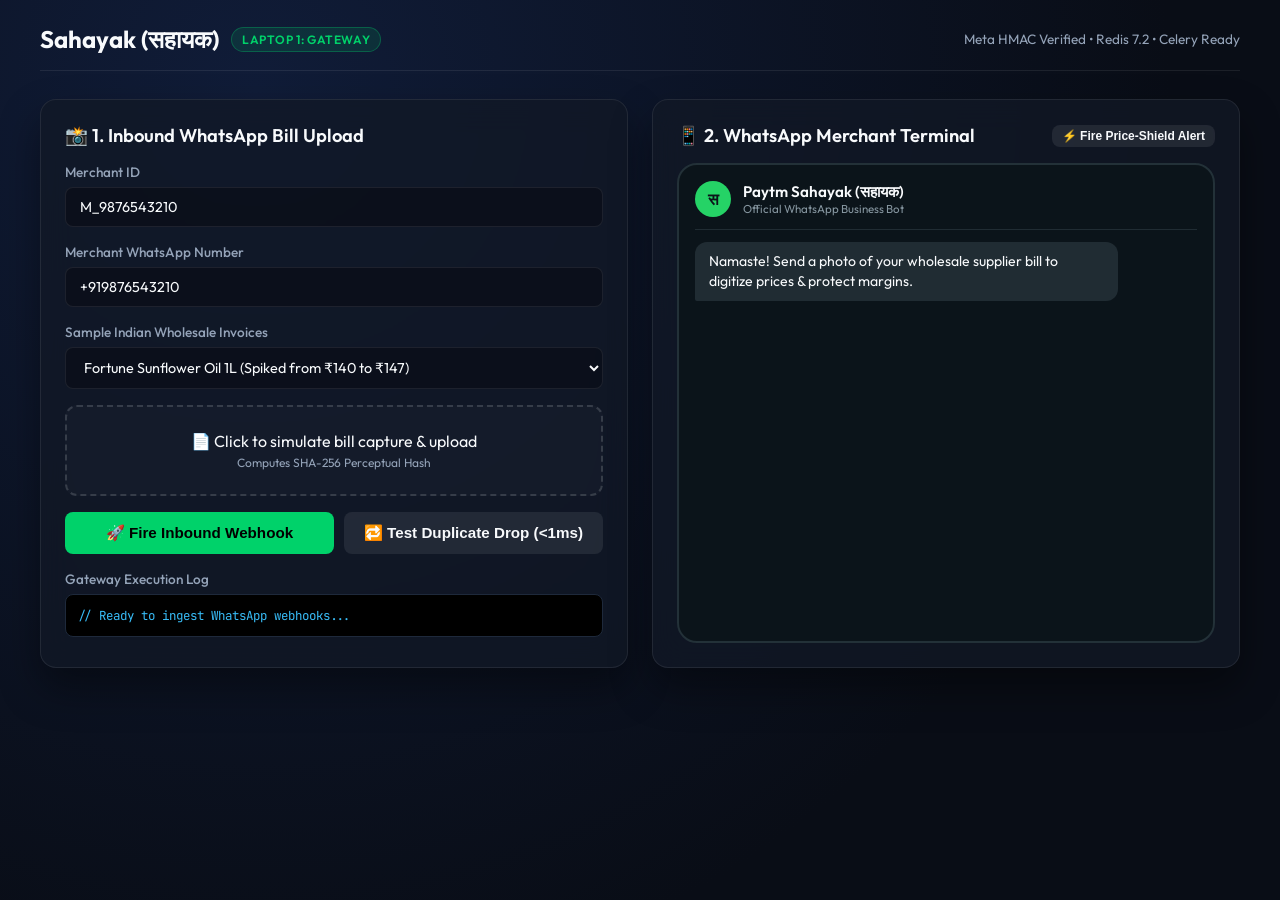
==== simulator/index.html @ 8bc49f43 "feat(gateway): implement whatsapp webhook ingestion, hmac verification, redis deduplication and pric" ====
<!DOCTYPE html>
<html lang="en">
<head>
  <meta charset="UTF-8">
  <meta name="viewport" content="width=device-width, initial-scale=1.0">
  <title>Sahayak (सहायक) — WhatsApp Gateway & Price-Shield Simulator</title>
  <link rel="preconnect" href="https://fonts.googleapis.com">
  <link rel="preconnect" href="https://fonts.gstatic.com" crossorigin>
  <link href="https://fonts.googleapis.com/css2?family=Outfit:wght@300;400;500;600;700&family=JetBrains+Mono:wght@400;500&display=swap" rel="stylesheet">
  <style>
    :root {
      --bg: #090d16;
      --card-bg: rgba(18, 24, 38, 0.75);
      --card-border: rgba(255, 255, 255, 0.08);
      --primary: #00d26a;
      --primary-glow: rgba(0, 210, 106, 0.25);
      --accent: #38bdf8;
      --warning: #f59e0b;
      --danger: #ef4444;
      --text: #f8fafc;
      --text-muted: #94a3b8;
    }

    * { box-sizing: border-box; margin: 0; padding: 0; }

    body {
      background: radial-gradient(circle at 20% 10%, #101c38 0%, var(--bg) 70%);
      color: var(--text);
      font-family: 'Outfit', -apple-system, sans-serif;
      min-height: 100vh;
      display: flex;
      flex-direction: column;
      padding: 24px;
    }

    header {
      display: flex;
      align-items: center;
      justify-content: space-between;
      max-width: 1200px;
      margin: 0 auto 28px auto;
      width: 100%;
      border-bottom: 1px solid var(--card-border);
      padding-bottom: 16px;
    }

    .brand {
      display: flex;
      align-items: center;
      gap: 12px;
    }

    .badge {
      background: rgba(0, 210, 106, 0.12);
      color: var(--primary);
      border: 1px solid rgba(0, 210, 106, 0.3);
      padding: 4px 10px;
      border-radius: 999px;
      font-size: 0.75rem;
      font-weight: 600;
      text-transform: uppercase;
      letter-spacing: 0.05em;
    }

    .grid {
      display: grid;
      grid-template-columns: 1fr 1fr;
      gap: 24px;
      max-width: 1200px;
      margin: 0 auto;
      width: 100%;
    }

    @media (max-width: 900px) {
      .grid { grid-template-columns: 1fr; }
    }

    .card {
      background: var(--card-bg);
      backdrop-filter: blur(16px);
      border: 1px solid var(--card-border);
      border-radius: 16px;
      padding: 24px;
      box-shadow: 0 20px 40px rgba(0, 0, 0, 0.4);
      display: flex;
      flex-direction: column;
      gap: 16px;
    }

    .card-title {
      font-size: 1.15rem;
      font-weight: 600;
      display: flex;
      align-items: center;
      justify-content: space-between;
    }

    .form-group {
      display: flex;
      flex-direction: column;
      gap: 6px;
    }

    label {
      font-size: 0.85rem;
      font-weight: 500;
      color: var(--text-muted);
    }

    input, select, textarea {
      background: rgba(10, 14, 23, 0.7);
      border: 1px solid var(--card-border);
      color: var(--text);
      font-family: inherit;
      font-size: 0.9rem;
      padding: 10px 14px;
      border-radius: 8px;
      transition: all 0.2s ease;
    }

    input:focus, select:focus, textarea:focus {
      outline: none;
      border-color: var(--primary);
      box-shadow: 0 0 0 3px var(--primary-glow);
    }

    .drop-zone {
      border: 2px dashed rgba(255, 255, 255, 0.15);
      border-radius: 12px;
      padding: 24px;
      text-align: center;
      cursor: pointer;
      transition: all 0.2s;
      background: rgba(255, 255, 255, 0.02);
    }

    .drop-zone:hover {
      border-color: var(--primary);
      background: rgba(0, 210, 106, 0.04);
    }

    .btn {
      background: var(--primary);
      color: #000;
      border: none;
      padding: 12px 20px;
      font-size: 0.95rem;
      font-weight: 600;
      border-radius: 8px;
      cursor: pointer;
      display: flex;
      align-items: center;
      justify-content: center;
      gap: 8px;
      transition: all 0.2s;
    }

    .btn:hover {
      transform: translateY(-1px);
      box-shadow: 0 8px 20px var(--primary-glow);
    }

    .btn-secondary {
      background: rgba(255, 255, 255, 0.08);
      color: var(--text);
    }

    .btn-secondary:hover {
      background: rgba(255, 255, 255, 0.14);
      box-shadow: none;
    }

    .phone-mockup {
      background: #0b141a;
      border: 2px solid #233138;
      border-radius: 20px;
      padding: 16px;
      height: 480px;
      display: flex;
      flex-direction: column;
      position: relative;
    }

    .phone-header {
      display: flex;
      align-items: center;
      gap: 12px;
      border-bottom: 1px solid #202c33;
      padding-bottom: 12px;
      margin-bottom: 12px;
    }

    .avatar {
      width: 36px;
      height: 36px;
      border-radius: 50%;
      background: #25d366;
      display: flex;
      align-items: center;
      justify-content: center;
      font-weight: bold;
      color: #0b141a;
    }

    .chat-messages {
      flex: 1;
      overflow-y: auto;
      display: flex;
      flex-direction: column;
      gap: 12px;
      padding-right: 4px;
    }

    .bubble {
      padding: 10px 14px;
      border-radius: 12px;
      max-width: 85%;
      font-size: 0.88rem;
      line-height: 1.4;
      animation: fadeIn 0.3s ease;
    }

    .bubble.inbound {
      background: #202c33;
      align-self: flex-start;
      border-bottom-left-radius: 2px;
    }

    .bubble.outbound {
      background: #005c4b;
      align-self: flex-end;
      border-bottom-right-radius: 2px;
    }

    .console-box {
      background: #000;
      border: 1px solid #1e293b;
      border-radius: 8px;
      padding: 12px;
      font-family: 'JetBrains Mono', monospace;
      font-size: 0.78rem;
      color: #38bdf8;
      max-height: 160px;
      overflow-y: auto;
      white-space: pre-wrap;
    }

    @keyframes fadeIn {
      from { opacity: 0; transform: translateY(6px); }
      to { opacity: 1; transform: translateY(0); }
    }
  </style>
</head>
<body>

  <header>
    <div class="brand">
      <h2>Sahayak (सहायक)</h2>
      <span class="badge">Laptop 1: Gateway</span>
    </div>
    <div style="font-size: 0.85rem; color: var(--text-muted);">
      Meta HMAC Verified &bull; Redis 7.2 &bull; Celery Ready
    </div>
  </header>

  <main class="grid">
    <!-- Left Column: Inbound Webhook Simulator -->
    <div class="card">
      <div class="card-title">
        <span>📸 1. Inbound WhatsApp Bill Upload</span>
        <span id="dedup-badge" class="badge" style="display:none;"></span>
      </div>

      <div class="form-group">
        <label>Merchant ID</label>
        <input type="text" id="merchantId" value="M_9876543210">
      </div>

      <div class="form-group">
        <label>Merchant WhatsApp Number</label>
        <input type="text" id="senderPhone" value="+919876543210">
      </div>

      <div class="form-group">
        <label>Sample Indian Wholesale Invoices</label>
        <select id="billTemplate">
          <option value="fortune_oil">Fortune Sunflower Oil 1L (Spiked from ₹140 to ₹147)</option>
          <option value="aashirvaad_atta">Aashirvaad Shudh Chakki Atta 10kg (Stable ₹360)</option>
          <option value="surf_excel">Surf Excel Easy Wash 1kg (Spiked from ₹115 to ₹128)</option>
        </select>
      </div>

      <div class="drop-zone" onclick="triggerUpload()">
        <p>📄 Click to simulate bill capture & upload</p>
        <p style="font-size: 0.75rem; color: var(--text-muted); margin-top: 4px;">Computes SHA-256 Perceptual Hash</p>
      </div>

      <div style="display: flex; gap: 10px;">
        <button class="btn" style="flex:1;" onclick="sendWebhook()">
          🚀 Fire Inbound Webhook
        </button>
        <button class="btn btn-secondary" onclick="simulateDuplicate()">
          🔁 Test Duplicate Drop (&lt;1ms)
        </button>
      </div>

      <div class="form-group">
        <label>Gateway Execution Log</label>
        <div class="console-box" id="consoleLog">// Ready to ingest WhatsApp webhooks...</div>
      </div>
    </div>

    <!-- Right Column: WhatsApp Mobile Chat Simulator -->
    <div class="card">
      <div class="card-title">
        <span>📱 2. WhatsApp Merchant Terminal</span>
        <button class="btn btn-secondary" style="padding: 4px 10px; font-size: 0.75rem;" onclick="testPriceShieldAlert()">
          ⚡ Fire Price-Shield Alert
        </button>
      </div>

      <div class="phone-mockup">
        <div class="phone-header">
          <div class="avatar">स</div>
          <div>
            <div style="font-weight: 600; font-size: 0.95rem;">Paytm Sahayak (सहायक)</div>
            <div style="font-size: 0.72rem; color: #8696a0;">Official WhatsApp Business Bot</div>
          </div>
        </div>

        <div class="chat-messages" id="chat">
          <div class="bubble inbound">
            Namaste! Send a photo of your wholesale supplier bill to digitize prices & protect margins.
          </div>
        </div>
      </div>
    </div>
  </main>

  <script>
    let lastSentHash = null;

    function log(msg) {
      const box = document.getElementById('consoleLog');
      const time = new Date().toLocaleTimeString();
      box.textContent += `\n[${time}] ${msg}`;
      box.scrollTop = box.scrollHeight;
    }

    function addMessage(text, type = 'inbound') {
      const chat = document.getElementById('chat');
      const bubble = document.createElement('div');
      bubble.className = `bubble ${type}`;
      bubble.innerText = text;
      chat.appendChild(bubble);
      chat.scrollTop = chat.scrollHeight;
    }

    function triggerUpload() {
      const template = document.getElementById('billTemplate').value;
      log(`Selected template: ${template}`);
    }

    async function sendWebhook(forcedHash = null) {
      const merchantId = document.getElementById('merchantId').value;
      const senderPhone = document.getElementById('senderPhone').value;
      const template = document.getElementById('billTemplate').value;
      
      const mediaHash = forcedHash || `hash_${template}_${Math.floor(Math.random() * 100000)}`;
      lastSentHash = mediaHash;

      const payload = {
        merchant_id: merchantId,
        sender_phone: senderPhone,
        whatsapp_message_id: "wam_" + Date.now(),
        media: {
          media_id: "med_" + template,
          mime_type: "image/jpeg",
          sha256: mediaHash,
          file_size: 245000
        },
        timestamp: Math.floor(Date.now() / 1000)
      };

      addMessage(`📷 [Uploaded Bill Photo: ${template}]`, 'outbound');
      log(`POST /webhook/whatsapp (SHA-256: ${mediaHash.substring(0, 16)}...)`);

      try {
        const resp = await fetch('/webhook/whatsapp', {
          method: 'POST',
          headers: { 'Content-Type': 'application/json' },
          body: JSON.stringify(payload)
        });
        const data = await resp.json();

        if (data.status === 'DUPLICATE_DROPPED') {
          log(`⚠️ DUPLICATE DROPPED in ${data.latency_ms}ms! (Key: ${data.cache_key})`);
          addMessage(`⚠️ Note: You already sent this bill. Duplicate ignored.`, 'inbound');
        } else if (data.status === 'QUEUED') {
          log(`✅ QUEUED in ${data.latency_ms}ms -> Task: ${data.task}`);
          addMessage(`Bill received! Deciphering FMCG rates via Gemini 1.5 Flash...`, 'inbound');
        }
      } catch (err) {
        log(`Error: ${err.message}`);
      }
    }

    async function simulateDuplicate() {
      if (!lastSentHash) {
        await sendWebhook();
      }
      log(`Simulating immediate duplicate upload with SHA-256: ${lastSentHash}...`);
      await sendWebhook(lastSentHash);
    }

    async function testPriceShieldAlert() {
      const alertPayload = {
        merchant_id: document.getElementById('merchantId').value,
        merchant_phone: document.getElementById('senderPhone').value,
        item_name: "Fortune Sunflower Oil 1L",
        old_wholesale_rate: 140.0,
        new_wholesale_rate: 147.0,
        percentage_hike: 5.0,
        previous_mrp: 155.0,
        suggested_new_mrp: 165.0,
        estimated_loss_if_unchanged: 420.0
      };

      log(`POST /api/alerts/price-shield for ${alertPayload.item_name}...`);

      try {
        const resp = await fetch('/api/alerts/price-shield', {
          method: 'POST',
          headers: { 'Content-Type': 'application/json' },
          body: JSON.stringify(alertPayload)
        });
        const data = await resp.json();
        log(`Alert dispatched: ${data.dispatch_result.status}`);

        const alertText = 
`⚠️ *Sahayak Price-Shield Alert* ⚠️
Wholesale cost for *${alertPayload.item_name}* rose from ₹${alertPayload.old_wholesale_rate} to ₹${alertPayload.new_wholesale_rate} (+${alertPayload.percentage_hike}%).

📉 Projected Profit Loss: ₹${alertPayload.estimated_loss_if_unchanged}/mo
🏷️ Previous MRP: ₹${alertPayload.previous_mrp}
🛡️ *Suggested Shelf MRP:* ₹${alertPayload.suggested_new_mrp} (Protects 10-12% gross margin)`;

        addMessage(alertText, 'inbound');
      } catch (err) {
        log(`Error sending alert: ${err.message}`);
      }
    }
  </script>
</body>
</html>
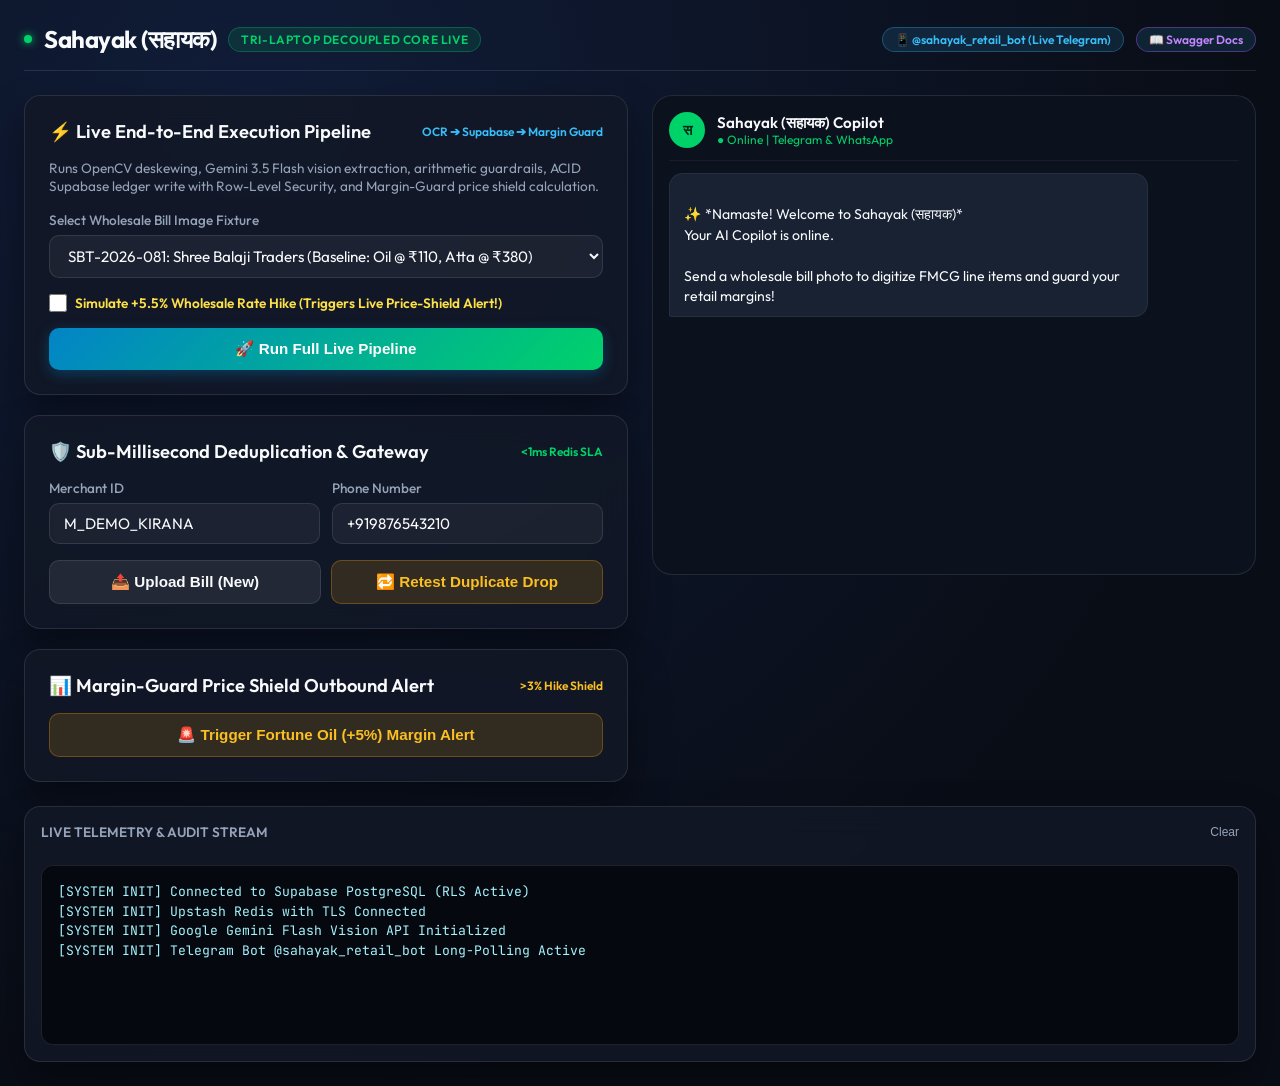
==== commit 77ed78aa: "feat(integration): wire end-to-end vision OCR, Supabase RLS ledger, and interactive simulator" ====
--- a/simulator/index.html
+++ b/simulator/index.html
@@ -3,20 +3,21 @@
 <head>
   <meta charset="UTF-8">
   <meta name="viewport" content="width=device-width, initial-scale=1.0">
-  <title>Sahayak (सहायक) — WhatsApp Gateway & Price-Shield Simulator</title>
+  <title>Sahayak (सहायक) - End-to-End Interactive Kirana Copilot Simulator</title>
   <link rel="preconnect" href="https://fonts.googleapis.com">
   <link rel="preconnect" href="https://fonts.gstatic.com" crossorigin>
-  <link href="https://fonts.googleapis.com/css2?family=Outfit:wght@300;400;500;600;700&family=JetBrains+Mono:wght@400;500&display=swap" rel="stylesheet">
+  <link href="https://fonts.googleapis.com/css2?family=Outfit:wght@300;400;500;600;700&family=JetBrains+Mono:wght@400;500;600&display=swap" rel="stylesheet">
   <style>
     :root {
       --bg: #090d16;
-      --card-bg: rgba(18, 24, 38, 0.75);
-      --card-border: rgba(255, 255, 255, 0.08);
+      --card-bg: rgba(18, 24, 38, 0.85);
+      --card-border: rgba(255, 255, 255, 0.1);
       --primary: #00d26a;
       --primary-glow: rgba(0, 210, 106, 0.25);
       --accent: #38bdf8;
       --warning: #f59e0b;
       --danger: #ef4444;
+      --purple: #a855f7;
       --text: #f8fafc;
       --text-muted: #94a3b8;
     }
@@ -37,8 +38,8 @@
       display: flex;
       align-items: center;
       justify-content: space-between;
-      max-width: 1200px;
-      margin: 0 auto 28px auto;
+      max-width: 1350px;
+      margin: 0 auto 24px auto;
       width: 100%;
       border-bottom: 1px solid var(--card-border);
       padding-bottom: 16px;
@@ -48,13 +49,19 @@
       display: flex;
       align-items: center;
       gap: 12px;
+    }
+
+    .brand h1 {
+      font-size: 1.5rem;
+      font-weight: 700;
+      letter-spacing: -0.02em;
     }
 
     .badge {
       background: rgba(0, 210, 106, 0.12);
       color: var(--primary);
       border: 1px solid rgba(0, 210, 106, 0.3);
-      padding: 4px 10px;
+      padding: 4px 12px;
       border-radius: 999px;
       font-size: 0.75rem;
       font-weight: 600;
@@ -62,16 +69,34 @@
       letter-spacing: 0.05em;
     }
 
+    .badge-tg {
+      background: rgba(56, 189, 248, 0.12);
+      color: var(--accent);
+      border: 1px solid rgba(56, 189, 248, 0.3);
+      padding: 4px 12px;
+      border-radius: 999px;
+      font-size: 0.75rem;
+      font-weight: 600;
+      text-decoration: none;
+      display: inline-flex;
+      align-items: center;
+      gap: 6px;
+      transition: all 0.2s;
+    }
+    .badge-tg:hover {
+      background: rgba(56, 189, 248, 0.25);
+    }
+
     .grid {
       display: grid;
       grid-template-columns: 1fr 1fr;
       gap: 24px;
-      max-width: 1200px;
+      max-width: 1350px;
       margin: 0 auto;
       width: 100%;
     }
 
-    @media (max-width: 900px) {
+    @media (max-width: 960px) {
       .grid { grid-template-columns: 1fr; }
     }
 
@@ -107,77 +132,82 @@
       color: var(--text-muted);
     }
 
-    input, select, textarea {
-      background: rgba(10, 14, 23, 0.7);
+    input, select {
+      background: rgba(255, 255, 255, 0.05);
       border: 1px solid var(--card-border);
       color: var(--text);
+      padding: 10px 14px;
+      border-radius: 10px;
       font-family: inherit;
-      font-size: 0.9rem;
-      padding: 10px 14px;
-      border-radius: 8px;
-      transition: all 0.2s ease;
-    }
-
-    input:focus, select:focus, textarea:focus {
+      font-size: 0.95rem;
       outline: none;
+      transition: border-color 0.2s, background 0.2s;
+    }
+
+    input:focus, select:focus {
       border-color: var(--primary);
-      box-shadow: 0 0 0 3px var(--primary-glow);
-    }
-
-    .drop-zone {
-      border: 2px dashed rgba(255, 255, 255, 0.15);
-      border-radius: 12px;
-      padding: 24px;
-      text-align: center;
-      cursor: pointer;
-      transition: all 0.2s;
-      background: rgba(255, 255, 255, 0.02);
-    }
-
-    .drop-zone:hover {
-      border-color: var(--primary);
-      background: rgba(0, 210, 106, 0.04);
+      background: rgba(255, 255, 255, 0.08);
     }
 
     .btn {
       background: var(--primary);
-      color: #000;
+      color: #032b13;
       border: none;
-      padding: 12px 20px;
+      padding: 12px 18px;
+      border-radius: 10px;
+      font-weight: 600;
       font-size: 0.95rem;
-      font-weight: 600;
-      border-radius: 8px;
       cursor: pointer;
       display: flex;
       align-items: center;
       justify-content: center;
       gap: 8px;
       transition: all 0.2s;
+      box-shadow: 0 4px 14px var(--primary-glow);
     }
 
     .btn:hover {
+      filter: brightness(1.1);
       transform: translateY(-1px);
-      box-shadow: 0 8px 20px var(--primary-glow);
     }
 
     .btn-secondary {
       background: rgba(255, 255, 255, 0.08);
       color: var(--text);
+      box-shadow: none;
+      border: 1px solid var(--card-border);
     }
 
     .btn-secondary:hover {
-      background: rgba(255, 255, 255, 0.14);
+      background: rgba(255, 255, 255, 0.12);
+    }
+
+    .btn-accent {
+      background: linear-gradient(135deg, #0284c7 0%, #00d26a 100%);
+      color: #ffffff;
+      box-shadow: 0 4px 14px rgba(2, 132, 199, 0.35);
+    }
+
+    .btn-warning {
+      background: rgba(245, 158, 11, 0.15);
+      color: #fbbf24;
+      border: 1px solid rgba(245, 158, 11, 0.3);
       box-shadow: none;
     }
 
-    .phone-mockup {
-      background: #0b141a;
-      border: 2px solid #233138;
+    .btn-warning:hover {
+      background: rgba(245, 158, 11, 0.25);
+    }
+
+    /* Chat phone mock */
+    .phone-mock {
+      background: #0b121e;
+      border: 1px solid var(--card-border);
       border-radius: 20px;
       padding: 16px;
+      display: flex;
+      flex-direction: column;
       height: 480px;
-      display: flex;
-      flex-direction: column;
       position: relative;
     }
 
@@ -185,69 +215,134 @@
       display: flex;
       align-items: center;
       gap: 12px;
-      border-bottom: 1px solid #202c33;
       padding-bottom: 12px;
+      border-bottom: 1px solid rgba(255, 255, 255, 0.05);
       margin-bottom: 12px;
     }
 
     .avatar {
       width: 36px;
       height: 36px;
+      background: var(--primary);
       border-radius: 50%;
-      background: #25d366;
       display: flex;
       align-items: center;
       justify-content: center;
-      font-weight: bold;
-      color: #0b141a;
-    }
-
-    .chat-messages {
+      font-weight: 700;
+      color: #032b13;
+      font-size: 0.9rem;
+    }
+
+    .chat-area {
       flex: 1;
       overflow-y: auto;
       display: flex;
       flex-direction: column;
       gap: 12px;
-      padding-right: 4px;
+      padding-right: 6px;
+    }
+
+    .chat-area::-webkit-scrollbar {
+      width: 4px;
+    }
+    .chat-area::-webkit-scrollbar-thumb {
+      background: rgba(255, 255, 255, 0.15);
+      border-radius: 4px;
     }
 
     .bubble {
+      max-width: 85%;
       padding: 10px 14px;
-      border-radius: 12px;
-      max-width: 85%;
+      border-radius: 14px;
       font-size: 0.88rem;
-      line-height: 1.4;
-      animation: fadeIn 0.3s ease;
+      line-height: 1.45;
+      word-wrap: break-word;
+      white-space: pre-line;
     }
 
     .bubble.inbound {
-      background: #202c33;
+      background: #182232;
       align-self: flex-start;
       border-bottom-left-radius: 2px;
+      border: 1px solid rgba(255, 255, 255, 0.06);
     }
 
     .bubble.outbound {
       background: #005c4b;
+      color: #e9edef;
       align-self: flex-end;
       border-bottom-right-radius: 2px;
     }
 
-    .console-box {
-      background: #000;
-      border: 1px solid #1e293b;
-      border-radius: 8px;
-      padding: 12px;
+    .bubble.alert {
+      background: rgba(239, 68, 68, 0.15);
+      border: 1px solid rgba(239, 68, 68, 0.35);
+      color: #fca5a5;
+    }
+
+    /* Results Table */
+    .table-container {
+      margin-top: 12px;
+      border: 1px solid var(--card-border);
+      border-radius: 10px;
+      overflow: hidden;
+      background: rgba(0, 0, 0, 0.2);
+    }
+
+    table {
+      width: 100%;
+      border-collapse: collapse;
+      font-size: 0.82rem;
+      text-align: left;
+    }
+
+    th {
+      background: rgba(255, 255, 255, 0.04);
+      padding: 8px 12px;
+      color: var(--text-muted);
+      font-weight: 600;
+      border-bottom: 1px solid var(--card-border);
+    }
+
+    td {
+      padding: 8px 12px;
+      border-bottom: 1px solid rgba(255, 255, 255, 0.04);
+    }
+
+    /* Console terminal */
+    .console-card {
+      max-width: 1350px;
+      margin: 24px auto 0 auto;
+      width: 100%;
+    }
+
+    .terminal {
+      background: #05080f;
+      border: 1px solid var(--card-border);
+      border-radius: 12px;
+      padding: 16px;
       font-family: 'JetBrains Mono', monospace;
-      font-size: 0.78rem;
-      color: #38bdf8;
-      max-height: 160px;
+      font-size: 0.82rem;
+      color: #a5f3fc;
+      height: 180px;
       overflow-y: auto;
       white-space: pre-wrap;
-    }
-
-    @keyframes fadeIn {
-      from { opacity: 0; transform: translateY(6px); }
-      to { opacity: 1; transform: translateY(0); }
+      line-height: 1.5;
+    }
+
+    .status-dot {
+      width: 8px;
+      height: 8px;
+      border-radius: 50%;
+      background: var(--primary);
+      display: inline-block;
+      box-shadow: 0 0 8px var(--primary);
+      animation: pulse 2s infinite;
+    }
+
+    @keyframes pulse {
+      0%, 100% { opacity: 1; transform: scale(1); }
+      50% { opacity: 0.4; transform: scale(0.9); }
     }
   </style>
 </head>
@@ -255,87 +350,156 @@
 
   <header>
     <div class="brand">
-      <h2>Sahayak (सहायक)</h2>
-      <span class="badge">Laptop 1: Gateway</span>
+      <div class="status-dot"></div>
+      <h1>Sahayak (सहायक)</h1>
+      <span class="badge">Tri-Laptop Decoupled Core Live</span>
     </div>
-    <div style="font-size: 0.85rem; color: var(--text-muted);">
-      Meta HMAC Verified &bull; Redis 7.2 &bull; Celery Ready
+    <div style="display: flex; gap: 12px; align-items: center;">
+      <a href="https://t.me/sahayak_retail_bot" target="_blank" class="badge-tg">
+        📱 @sahayak_retail_bot (Live Telegram)
+      </a>
+      <a href="/docs" target="_blank" class="badge-tg" style="border-color: rgba(168, 85, 247, 0.4); color: #c084fc;">
+        📖 Swagger Docs
+      </a>
     </div>
   </header>
 
-  <main class="grid">
-    <!-- Left Column: Inbound Webhook Simulator -->
-    <div class="card">
-      <div class="card-title">
-        <span>📸 1. Inbound WhatsApp Bill Upload</span>
-        <span id="dedup-badge" class="badge" style="display:none;"></span>
+  <div class="grid">
+    <!-- LEFT COLUMN: CONTROLS & TEST ACTIONS -->
+    <div style="display: flex; flex-direction: column; gap: 20px;">
+      
+      <!-- CARD 1: LIVE END-TO-END PIPELINE -->
+      <div class="card">
+        <div class="card-title">
+          <span>⚡ Live End-to-End Execution Pipeline</span>
+          <span style="font-size: 0.75rem; color: var(--accent);">OCR ➔ Supabase ➔ Margin Guard</span>
+        </div>
+        <p style="font-size: 0.85rem; color: var(--text-muted);">
+          Runs OpenCV deskewing, Gemini 3.5 Flash vision extraction, arithmetic guardrails, ACID Supabase ledger write with Row-Level Security, and Margin-Guard price shield calculation.
+        </p>
+
+        <div class="form-group">
+          <label>Select Wholesale Bill Image Fixture</label>
+          <select id="directBillSelect">
+            <option value="sample_bill_SBT_2026_081.jpg">SBT-2026-081: Shree Balaji Traders (Baseline: Oil @ ₹110, Atta @ ₹380)</option>
+            <option value="sample_bill_SBT_2026_082_skewed.jpg">SBT-2026-082 (Skewed): Faint Dot-Matrix Dot Ribbon Bill</option>
+          </select>
+        </div>
+
+        <div style="display: flex; align-items: center; gap: 8px;">
+          <input type="checkbox" id="hikeSimCheck" style="width: 18px; height: 18px; cursor: pointer;">
+          <label for="hikeSimCheck" style="cursor: pointer; color: #fde047; font-weight: 600;">
+            Simulate +5.5% Wholesale Rate Hike (Triggers Live Price-Shield Alert!)
+          </label>
+        </div>
+
+        <button class="btn btn-accent" id="btnRunPipeline" onclick="runLivePipeline()">
+          <span>🚀 Run Full Live Pipeline</span>
+        </button>
+
+        <div id="pipelineResults" style="display: none;">
+          <div style="display: flex; justify-content: space-between; align-items: center; margin-top: 10px;">
+            <span style="font-size: 0.85rem; color: var(--primary); font-weight: 600;" id="pipelineStatusText">Status: SUCCESS</span>
+            <span style="font-size: 0.78rem; color: var(--text-muted);" id="pipelineLatencyText">Latency: 0ms</span>
+          </div>
+          <div class="table-container">
+            <table>
+              <thead>
+                <tr>
+                  <th>FMCG Item</th>
+                  <th>Qty</th>
+                  <th>Wholesale</th>
+                  <th>GST</th>
+                  <th>Line Total</th>
+                </tr>
+              </thead>
+              <tbody id="lineItemsTableBody"></tbody>
+            </table>
+          </div>
+          <div style="font-size: 0.78rem; color: var(--text-muted); margin-top: 8px; word-break: break-all;" id="dbRecordId"></div>
+        </div>
       </div>
 
-      <div class="form-group">
-        <label>Merchant ID</label>
-        <input type="text" id="merchantId" value="M_9876543210">
+      <!-- CARD 2: GATEWAY & DEDUPLICATION -->
+      <div class="card">
+        <div class="card-title">
+          <span>🛡️ Sub-Millisecond Deduplication & Gateway</span>
+          <span style="font-size: 0.75rem; color: var(--primary);">&lt;1ms Redis SLA</span>
+        </div>
+
+        <div style="display: grid; grid-template-columns: 1fr 1fr; gap: 12px;">
+          <div class="form-group">
+            <label>Merchant ID</label>
+            <input type="text" id="merchantId" value="M_DEMO_KIRANA">
+          </div>
+          <div class="form-group">
+            <label>Phone Number</label>
+            <input type="text" id="senderPhone" value="+919876543210">
+          </div>
+        </div>
+
+        <div style="display: flex; gap: 10px;">
+          <button class="btn btn-secondary" style="flex: 1;" onclick="sendWebhookUpload()">
+            📤 Upload Bill (New)
+          </button>
+          <button class="btn btn-warning" style="flex: 1;" onclick="simulateImmediateDuplicate()">
+            🔁 Retest Duplicate Drop
+          </button>
+        </div>
       </div>
 
-      <div class="form-group">
-        <label>Merchant WhatsApp Number</label>
-        <input type="text" id="senderPhone" value="+919876543210">
+      <!-- CARD 3: MARGIN GUARD SIMULATION -->
+      <div class="card">
+        <div class="card-title">
+          <span>📊 Margin-Guard Price Shield Outbound Alert</span>
+          <span style="font-size: 0.75rem; color: #fbbf24;">&gt;3% Hike Shield</span>
+        </div>
+
+        <div style="display: flex; gap: 10px;">
+          <button class="btn btn-warning" style="flex: 1;" onclick="testPriceShieldAlert()">
+            🚨 Trigger Fortune Oil (+5%) Margin Alert
+          </button>
+        </div>
       </div>
 
-      <div class="form-group">
-        <label>Sample Indian Wholesale Invoices</label>
-        <select id="billTemplate">
-          <option value="fortune_oil">Fortune Sunflower Oil 1L (Spiked from ₹140 to ₹147)</option>
-          <option value="aashirvaad_atta">Aashirvaad Shudh Chakki Atta 10kg (Stable ₹360)</option>
-          <option value="surf_excel">Surf Excel Easy Wash 1kg (Spiked from ₹115 to ₹128)</option>
-        </select>
-      </div>
-
-      <div class="drop-zone" onclick="triggerUpload()">
-        <p>📄 Click to simulate bill capture & upload</p>
-        <p style="font-size: 0.75rem; color: var(--text-muted); margin-top: 4px;">Computes SHA-256 Perceptual Hash</p>
-      </div>
-
-      <div style="display: flex; gap: 10px;">
-        <button class="btn" style="flex:1;" onclick="sendWebhook()">
-          🚀 Fire Inbound Webhook
-        </button>
-        <button class="btn btn-secondary" onclick="simulateDuplicate()">
-          🔁 Test Duplicate Drop (&lt;1ms)
-        </button>
-      </div>
-
-      <div class="form-group">
-        <label>Gateway Execution Log</label>
-        <div class="console-box" id="consoleLog">// Ready to ingest WhatsApp webhooks...</div>
-      </div>
     </div>
 
-    <!-- Right Column: WhatsApp Mobile Chat Simulator -->
-    <div class="card">
-      <div class="card-title">
-        <span>📱 2. WhatsApp Merchant Terminal</span>
-        <button class="btn btn-secondary" style="padding: 4px 10px; font-size: 0.75rem;" onclick="testPriceShieldAlert()">
-          ⚡ Fire Price-Shield Alert
-        </button>
-      </div>
-
-      <div class="phone-mockup">
+    <!-- RIGHT COLUMN: SIMULATED MOBILE CHAT -->
+    <div>
+      <div class="phone-mock">
         <div class="phone-header">
           <div class="avatar">स</div>
           <div>
-            <div style="font-weight: 600; font-size: 0.95rem;">Paytm Sahayak (सहायक)</div>
-            <div style="font-size: 0.72rem; color: #8696a0;">Official WhatsApp Business Bot</div>
+            <div style="font-weight: 600; font-size: 0.95rem;">Sahayak (सहायक) Copilot</div>
+            <div style="font-size: 0.75rem; color: var(--primary);">● Online | Telegram & WhatsApp</div>
           </div>
         </div>
 
-        <div class="chat-messages" id="chat">
+        <div class="chat-area" id="chat">
           <div class="bubble inbound">
-            Namaste! Send a photo of your wholesale supplier bill to digitize prices & protect margins.
+            ✨ *Namaste! Welcome to Sahayak (सहायक)*
+            Your AI Copilot is online.
+            
+            Send a wholesale bill photo to digitize FMCG line items and guard your retail margins!
           </div>
         </div>
       </div>
     </div>
-  </main>
+  </div>
+
+  <!-- CONSOLE LOG -->
+  <div class="console-card">
+    <div class="card" style="padding: 16px;">
+      <div style="display: flex; justify-content: space-between; align-items: center; margin-bottom: 8px;">
+        <span style="font-weight: 600; font-size: 0.85rem; color: var(--text-muted);">LIVE TELEMETRY & AUDIT STREAM</span>
+        <button style="background: none; border: none; color: var(--text-muted); cursor: pointer; font-size: 0.75rem;" onclick="clearLog()">Clear</button>
+      </div>
+      <div class="terminal" id="consoleLog">[SYSTEM INIT] Connected to Supabase PostgreSQL (RLS Active)
+[SYSTEM INIT] Upstash Redis with TLS Connected
+[SYSTEM INIT] Google Gemini Flash Vision API Initialized
+[SYSTEM INIT] Telegram Bot @sahayak_retail_bot Long-Polling Active</div>
+    </div>
+  </div>
 
   <script>
     let lastSentHash = null;
@@ -343,8 +507,13 @@
     function log(msg) {
       const box = document.getElementById('consoleLog');
       const time = new Date().toLocaleTimeString();
-      box.textContent += `\n[${time}] ${msg}`;
+      box.textContent += `
+[${time}] ${msg}`;
       box.scrollTop = box.scrollHeight;
+    }
+
+    function clearLog() {
+      document.getElementById('consoleLog').textContent = '';
     }
 
     function addMessage(text, type = 'inbound') {
@@ -356,74 +525,152 @@
       chat.scrollTop = chat.scrollHeight;
     }
 
-    function triggerUpload() {
-      const template = document.getElementById('billTemplate').value;
-      log(`Selected template: ${template}`);
-    }
-
-    async function sendWebhook(forcedHash = null) {
+    // 1. Run Live Full End-to-End Pipeline
+    async function runLivePipeline() {
+      const btn = document.getElementById('btnRunPipeline');
+      const filename = document.getElementById('directBillSelect').value;
+      const simulateHike = document.getElementById('hikeSimCheck').checked;
       const merchantId = document.getElementById('merchantId').value;
-      const senderPhone = document.getElementById('senderPhone').value;
-      const template = document.getElementById('billTemplate').value;
-      
-      const mediaHash = forcedHash || `hash_${template}_${Math.floor(Math.random() * 100000)}`;
+      const phone = document.getElementById('senderPhone').value;
+
+      btn.disabled = true;
+      btn.innerHTML = '<span>⏳ Processing via Gemini Vision & Supabase...</span>';
+      log(`Triggering Live Pipeline for ${filename} (Hike Sim: ${simulateHike})...`);
+      addMessage(`📸 [Uploaded Wholesale Bill Photo: ${filename}]`, 'outbound');
+
+      try {
+        const resp = await fetch('/api/simulator/process-bill', {
+          method: 'POST',
+          headers: { 'Content-Type': 'application/json' },
+          body: JSON.stringify({
+            merchant_id: merchantId,
+            sender_phone: phone,
+            bill_filename: filename,
+            hike_simulation: simulateHike
+          })
+        });
+
+        const data = await resp.json();
+        btn.disabled = false;
+        btn.innerHTML = '<span>🚀 Run Full Live Pipeline</span>';
+
+        if (data.status === 'SUCCESS') {
+          log(`✅ OCR & Ledger Write completed in ${data.latency_ms}ms! Invoice ID: ${data.invoice_id}`);
+          document.getElementById('pipelineResults').style.display = 'block';
+          document.getElementById('pipelineStatusText').textContent = `Status: Logged (${data.supplier_name})`;
+          document.getElementById('pipelineLatencyText').textContent = `Latency: ${data.latency_ms}ms`;
+          document.getElementById('dbRecordId').innerHTML = `🔒 <b>Supabase UUID:</b> ${data.invoice_id} | <b>Invoice #:</b> ${data.invoice_number} | <b>Grand Total:</b> ₹${data.grand_total}`;
+
+          // Fill table
+          const tbody = document.getElementById('lineItemsTableBody');
+          tbody.innerHTML = '';
+          data.line_items.forEach(item => {
+            const tr = document.createElement('tr');
+            tr.innerHTML = `
+              <td><b>${item.item_name}</b></td>
+              <td>${item.quantity} ${item.unit}</td>
+              <td>₹${item.unit_wholesale_rate.toFixed(2)}</td>
+              <td>${item.tax_rate_pct}%</td>
+              <td>₹${item.line_total.toFixed(2)}</td>
+            `;
+            tbody.appendChild(tr);
+          });
+
+          // Conversational chat message
+          let chatMsg = `✅ *Invoice ${data.invoice_number} Logged!*\n` +
+            `🏢 Supplier: ${data.supplier_name}\n` +
+            `💰 Grand Total: ₹${data.grand_total.toLocaleString('en-IN')}\n` +
+            `📦 Items Extracted: ${data.line_items.length} FMCG items\n` +
+            `🔒 Stored in Supabase PostgreSQL with RLS.`;
+          addMessage(chatMsg, 'inbound');
+
+          // Check margin alerts
+          if (data.margin_alerts && data.margin_alerts.length > 0) {
+            data.margin_alerts.forEach(alert => {
+              log(`🚨 Margin-Guard Alert for ${alert.item_name}: Wholesale rate +${alert.percentage_hike}%!`);
+              const alertMsg = `🚨 *Sahayak Price-Shield Alert* 🚨\n` +
+                `Wholesale cost for *${alert.item_name}* rose from ₹${alert.old_wholesale_rate} to ₹${alert.new_wholesale_rate} (+${alert.percentage_hike}%).\n\n` +
+                `📉 Projected Monthly Loss: ₹${alert.estimated_loss_if_unchanged}\n` +
+                `💡 *Suggested Shelf MRP:* ₹${alert.suggested_new_mrp} (Protects 10-12% gross margin)`;
+              addMessage(alertMsg, 'bubble alert');
+            });
+          }
+        } else {
+          log(`Error: ${JSON.stringify(data)}`);
+          addMessage(`⚠️ Failed: ${JSON.stringify(data)}`, 'inbound');
+        }
+      } catch (err) {
+        btn.disabled = false;
+        btn.innerHTML = '<span>🚀 Run Full Live Pipeline</span>';
+        log(`Pipeline Exception: ${err.message}`);
+        addMessage(`⚠️ Pipeline Exception: ${err.message}`, 'inbound');
+      }
+    }
+
+    // 2. Gateway Deduplication Upload
+    async function sendWebhookUpload(forcedHash = null) {
+      const merchantId = document.getElementById('merchantId').value;
+      const phone = document.getElementById('senderPhone').value;
+      const filename = document.getElementById('directBillSelect').value;
+
+      const mediaHash = forcedHash || `hash_${filename}_${Math.floor(Math.random() * 1000000)}`;
       lastSentHash = mediaHash;
 
-      const payload = {
-        merchant_id: merchantId,
-        sender_phone: senderPhone,
-        whatsapp_message_id: "wam_" + Date.now(),
-        media: {
-          media_id: "med_" + template,
-          mime_type: "image/jpeg",
-          sha256: mediaHash,
-          file_size: 245000
-        },
-        timestamp: Math.floor(Date.now() / 1000)
-      };
-
-      addMessage(`📷 [Uploaded Bill Photo: ${template}]`, 'outbound');
+      addMessage(`📤 [Inbound Gateway Upload: ${mediaHash.substring(0, 16)}...]`, 'outbound');
       log(`POST /webhook/whatsapp (SHA-256: ${mediaHash.substring(0, 16)}...)`);
 
       try {
         const resp = await fetch('/webhook/whatsapp', {
           method: 'POST',
           headers: { 'Content-Type': 'application/json' },
-          body: JSON.stringify(payload)
+          body: JSON.stringify({
+            merchant_id: merchantId,
+            sender_phone: phone,
+            whatsapp_message_id: "wam_" + Date.now(),
+            media: {
+              media_id: filename,
+              mime_type: "image/jpeg",
+              sha256: mediaHash,
+              file_size: 78000
+            },
+            timestamp: Math.floor(Date.now() / 1000)
+          })
         });
+
         const data = await resp.json();
 
         if (data.status === 'DUPLICATE_DROPPED') {
-          log(`⚠️ DUPLICATE DROPPED in ${data.latency_ms}ms! (Key: ${data.cache_key})`);
-          addMessage(`⚠️ Note: You already sent this bill. Duplicate ignored.`, 'inbound');
+          log(`🛡️ DUPLICATE DROPPED in ${data.latency_ms}ms! (Key: ${data.cache_key})`);
+          addMessage(`🛡️ *Duplicate Dropped (<1ms)*\nYou already uploaded this invoice earlier. Skipped redundant OCR processing.`, 'inbound');
         } else if (data.status === 'QUEUED') {
-          log(`✅ QUEUED in ${data.latency_ms}ms -> Task: ${data.task}`);
-          addMessage(`Bill received! Deciphering FMCG rates via Gemini 1.5 Flash...`, 'inbound');
+          log(`⚡ Ingestion QUEUED in ${data.latency_ms}ms -> Task: ${data.task}`);
+          addMessage(`Bill received! Queued to Celery & Upstash Redis for asynchronous extraction.`, 'inbound');
         }
       } catch (err) {
-        log(`Error: ${err.message}`);
+        log(`Gateway Error: ${err.message}`);
       }
     }
 
-    async function simulateDuplicate() {
+    async function simulateImmediateDuplicate() {
       if (!lastSentHash) {
-        await sendWebhook();
+        await sendWebhookUpload();
       }
-      log(`Simulating immediate duplicate upload with SHA-256: ${lastSentHash}...`);
-      await sendWebhook(lastSentHash);
-    }
-
+      log(`Simulating immediate duplicate with perceptual hash: ${lastSentHash}...`);
+      await sendWebhookUpload(lastSentHash);
+    }
+
+    // 3. Margin Guard Alert
     async function testPriceShieldAlert() {
       const alertPayload = {
         merchant_id: document.getElementById('merchantId').value,
         merchant_phone: document.getElementById('senderPhone').value,
         item_name: "Fortune Sunflower Oil 1L",
-        old_wholesale_rate: 140.0,
-        new_wholesale_rate: 147.0,
-        percentage_hike: 5.0,
-        previous_mrp: 155.0,
-        suggested_new_mrp: 165.0,
-        estimated_loss_if_unchanged: 420.0
+        old_wholesale_rate: 110.0,
+        new_wholesale_rate: 116.0,
+        percentage_hike: 5.45,
+        previous_mrp: 125.0,
+        suggested_new_mrp: 132.0,
+        estimated_loss_if_unchanged: 350.0
       };
 
       log(`POST /api/alerts/price-shield for ${alertPayload.item_name}...`);
@@ -435,17 +682,17 @@
           body: JSON.stringify(alertPayload)
         });
         const data = await resp.json();
-        log(`Alert dispatched: ${data.dispatch_result.status}`);
+        log(`Alert dispatched: ${JSON.stringify(data.dispatch_result)}`);
 
         const alertText = 
-`⚠️ *Sahayak Price-Shield Alert* ⚠️
+`🚨 *Sahayak Price-Shield Alert* 🚨
 Wholesale cost for *${alertPayload.item_name}* rose from ₹${alertPayload.old_wholesale_rate} to ₹${alertPayload.new_wholesale_rate} (+${alertPayload.percentage_hike}%).
 
 📉 Projected Profit Loss: ₹${alertPayload.estimated_loss_if_unchanged}/mo
 🏷️ Previous MRP: ₹${alertPayload.previous_mrp}
-🛡️ *Suggested Shelf MRP:* ₹${alertPayload.suggested_new_mrp} (Protects 10-12% gross margin)`;
-
-        addMessage(alertText, 'inbound');
+💡 *Suggested Shelf MRP:* ₹${alertPayload.suggested_new_mrp} (Protects 10-12% gross margin)`;
+
+        addMessage(alertText, 'bubble alert');
       } catch (err) {
         log(`Error sending alert: ${err.message}`);
       }
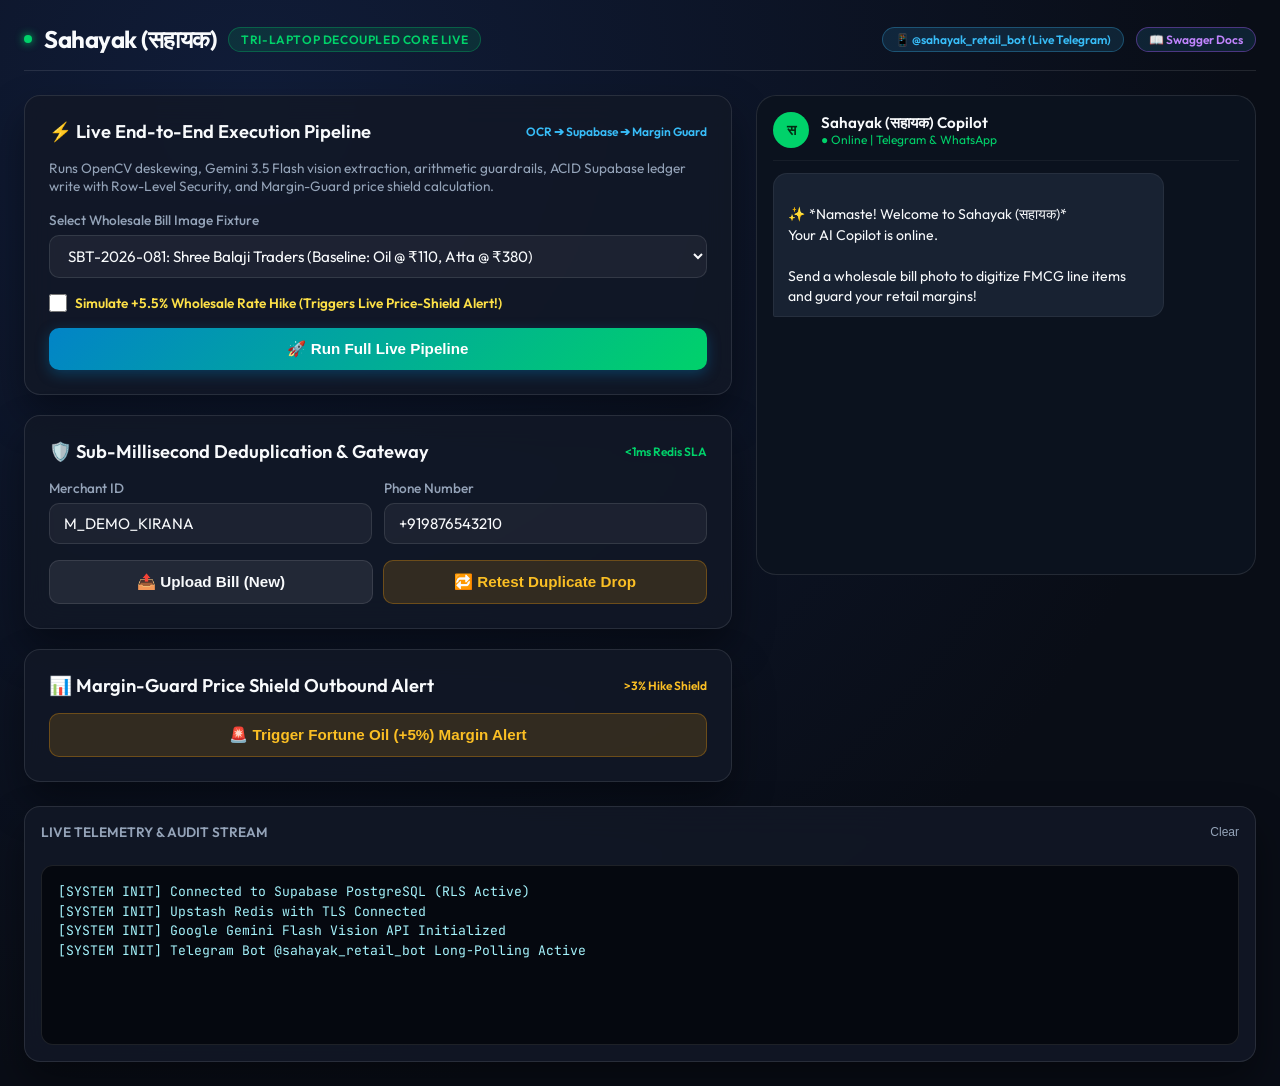
==== commit 040c27ff: "docs(phase2): add zero-conflict multi-device plan & freeze Phase 2 contracts" ====
--- a/simulator/index.html
+++ b/simulator/index.html
@@ -382,6 +382,7 @@
           <label>Select Wholesale Bill Image Fixture</label>
           <select id="directBillSelect">
             <option value="sample_bill_SBT_2026_081.jpg">SBT-2026-081: Shree Balaji Traders (Baseline: Oil @ ₹110, Atta @ ₹380)</option>
+            <option value="sample_bill_SBT_2026_082_hike.jpg">SBT-2026-082 (Rate Spike): Shree Balaji Traders (Oil @ ₹190 [+72.7%], Atta @ ₹400 [+5.3%])</option>
             <option value="sample_bill_SBT_2026_082_skewed.jpg">SBT-2026-082 (Skewed): Faint Dot-Matrix Dot Ribbon Bill</option>
           </select>
         </div>
@@ -588,9 +589,12 @@
           if (data.margin_alerts && data.margin_alerts.length > 0) {
             data.margin_alerts.forEach(alert => {
               log(`🚨 Margin-Guard Alert for ${alert.item_name}: Wholesale rate +${alert.percentage_hike}%!`);
+              const suppStr = alert.supplier_name ? `🏢 *Distributor:* ${alert.supplier_name}\n` : '';
               const alertMsg = `🚨 *Sahayak Price-Shield Alert* 🚨\n` +
-                `Wholesale cost for *${alert.item_name}* rose from ₹${alert.old_wholesale_rate} to ₹${alert.new_wholesale_rate} (+${alert.percentage_hike}%).\n\n` +
-                `📉 Projected Monthly Loss: ₹${alert.estimated_loss_if_unchanged}\n` +
+                suppStr +
+                `Wholesale cost for *${alert.item_name}* rose from ₹${alert.old_wholesale_rate} to ₹${alert.new_wholesale_rate} (*+${alert.percentage_hike}%*).\n\n` +
+                `📉 Projected Order Loss: ₹${alert.estimated_loss_if_unchanged}\n` +
+                `🏷️ Previous MRP: ₹${alert.previous_mrp}\n` +
                 `💡 *Suggested Shelf MRP:* ₹${alert.suggested_new_mrp} (Protects 10-12% gross margin)`;
               addMessage(alertMsg, 'bubble alert');
             });
